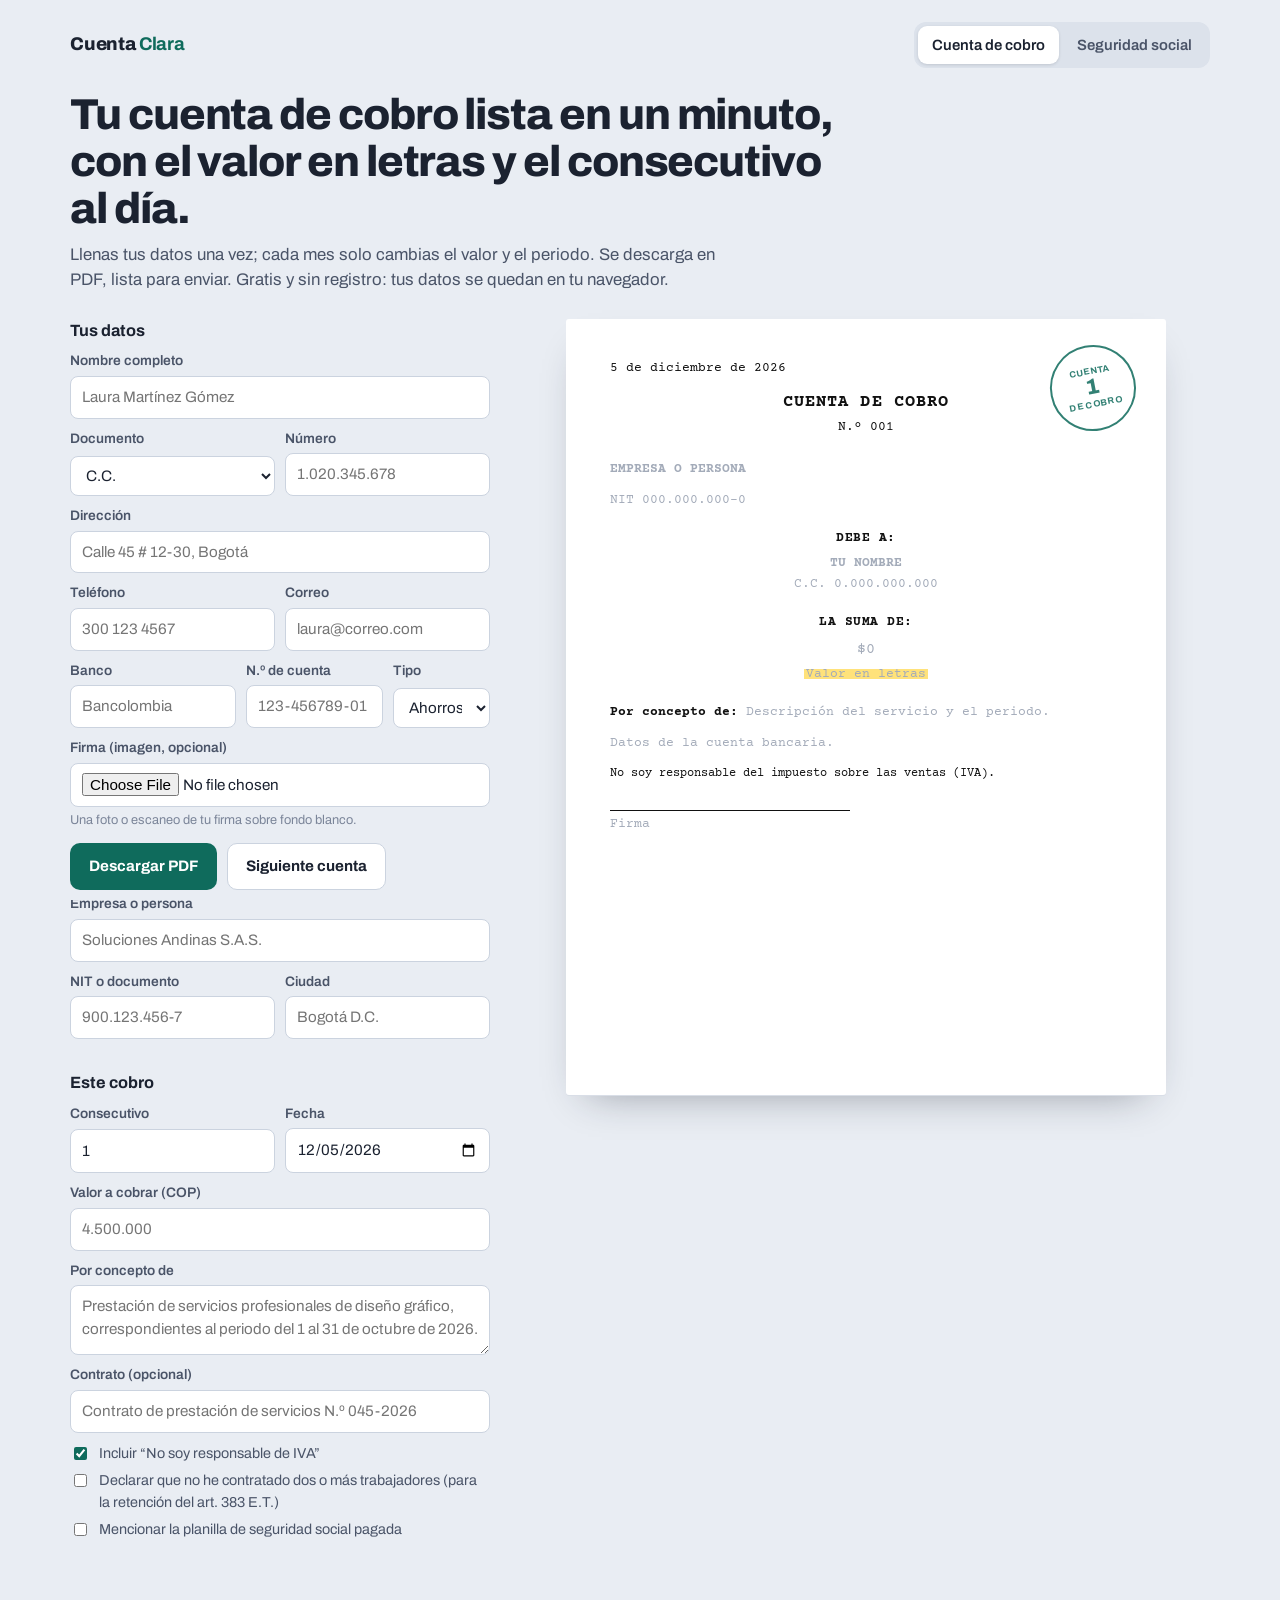
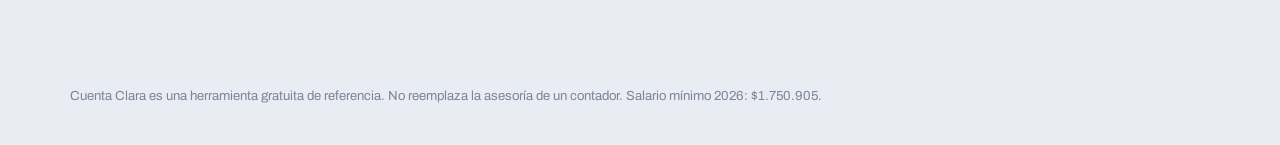
==== index.html @ 56b48ae5 "Cuenta Clara v1: generador de cuenta de cobro (PDF) y calculadora de seguridad social para independi" ====
<!doctype html>
<html lang="es-CO">
<head>
<meta charset="utf-8">
<meta name="viewport" content="width=device-width, initial-scale=1">
<title>Cuenta Clara — Cuenta de cobro y seguridad social para independientes</title>
<meta name="description" content="Haz tu cuenta de cobro en PDF en un minuto y calcula cuánto pagas de salud, pensión y ARL como independiente en Colombia (2026). Gratis, sin registro.">
<link rel="preconnect" href="https://fonts.googleapis.com">
<link rel="preconnect" href="https://fonts.gstatic.com" crossorigin>
<link href="https://fonts.googleapis.com/css2?family=Archivo:wght@400;500;600;700;800&family=Courier+Prime:wght@400;700&display=swap" rel="stylesheet">
<style>
  :root {
    --ink: #1B2230;        /* texto */
    --ink-2: #4A5468;
    --ink-3: #7B8599;
    --pen: #1F3A93;        /* tinta de bolígrafo */
    --seal: #0F6B5C;       /* sello */
    --paper: #FFFFFF;
    --desk: #E9EDF3;       /* escritorio */
    --rule: #CBD3DF;
    --mark: #FFE27A;       /* resaltador */
    --bad: #B42318;
  }
  * { box-sizing: border-box; }
  [hidden] { display: none !important; }
  html { -webkit-text-size-adjust: 100%; }
  body { margin: 0; background: var(--desk); color: var(--ink);
         font-family: "Archivo", system-ui, -apple-system, "Segoe UI", sans-serif; font-size: 16px; line-height: 1.5; }
  a { color: var(--pen); }
  :focus-visible { outline: 3px solid var(--pen); outline-offset: 2px; }

  header.top { max-width: 1180px; margin: 0 auto; padding: 22px 20px 6px; display: flex; align-items: baseline;
               justify-content: space-between; gap: 16px; flex-wrap: wrap; }
  .brand { font-weight: 800; font-size: 1.15rem; letter-spacing: -0.01em; color: var(--ink); text-decoration: none; }
  .brand b { color: var(--seal); }
  .tabs { display: flex; gap: 4px; background: #DCE2EB; padding: 4px; border-radius: 12px; }
  .tabs button { border: 0; background: none; font: inherit; font-weight: 600; font-size: 0.93rem; color: var(--ink-2);
                 padding: 8px 14px; border-radius: 9px; cursor: pointer; }
  .tabs button[aria-selected="true"] { background: var(--paper); color: var(--ink); box-shadow: 0 1px 3px rgba(27,34,48,.14); }

  .intro { max-width: 1180px; margin: 0 auto; padding: 18px 20px 8px; }
  .intro h1 { font-size: clamp(1.8rem, 3.6vw, 2.7rem); line-height: 1.08; letter-spacing: -0.025em; margin: 0; max-width: 18em; font-weight: 800; }
  .intro p { margin: 10px 0 0; color: var(--ink-2); max-width: 40em; font-size: 1.05rem; }

  main { max-width: 1180px; margin: 0 auto; padding: 18px 20px 40px; }
  .view[hidden] { display: none !important; }
  .grid { display: grid; grid-template-columns: minmax(0, 420px) minmax(0, 1fr); gap: 32px; align-items: start; }

  /* form */
  form fieldset { border: 0; margin: 0 0 22px; padding: 0; }
  form legend { font-weight: 700; font-size: 1.02rem; margin-bottom: 8px; padding: 0; }
  .f { display: grid; gap: 4px; margin-bottom: 10px; }
  .f label { font-size: 0.86rem; font-weight: 600; color: var(--ink-2); }
  .f input, .f select, .f textarea { font: inherit; font-size: 0.95rem; color: var(--ink); background: var(--paper);
     border: 1px solid var(--rule); border-radius: 8px; padding: 9px 11px; width: 100%; }
  .f textarea { min-height: 70px; resize: vertical; }
  .f input:focus, .f select:focus, .f textarea:focus { border-color: var(--pen); outline: none; box-shadow: 0 0 0 3px rgba(31,58,147,.15); }
  .row { display: grid; grid-template-columns: 1fr 1fr; gap: 10px; }
  .row3 { display: grid; grid-template-columns: 1.2fr 1fr 0.7fr; gap: 10px; }
  .check { display: flex; gap: 9px; align-items: flex-start; font-size: 0.9rem; color: var(--ink-2); margin: 6px 0; }
  .check input { margin-top: 4px; accent-color: var(--seal); }
  .hint { font-size: 0.8rem; color: var(--ink-3); }
  .actions { display: flex; gap: 10px; flex-wrap: wrap; margin-top: 6px; position: sticky; bottom: 0; background: var(--desk); padding: 10px 0; }
  .btn { font: inherit; font-weight: 700; font-size: 0.95rem; border-radius: 10px; padding: 11px 18px; cursor: pointer; border: 1px solid transparent; }
  .btn.primary { background: var(--seal); color: #fff; }
  .btn.primary:hover { background: #0B5649; }
  .btn.ghost { background: var(--paper); color: var(--ink); border-color: var(--rule); }
  .btn.ghost:hover { border-color: var(--ink-3); }
  .saved { font-size: 0.82rem; color: var(--ink-3); align-self: center; }

  /* the paper */
  .desk { position: sticky; top: 16px; display: flex; justify-content: center; }
  .paper { background: var(--paper); color: #111; font-family: "Courier Prime", "Courier New", monospace; font-size: 12.5px; line-height: 1.55; width: 100%; max-width: 600px;
           padding: 40px 44px 36px; border-radius: 3px; position: relative; aspect-ratio: 8.5 / 11; overflow: hidden;
           box-shadow: 0 1px 0 #d9dee7, 0 18px 40px -22px rgba(27,34,48,.45); }
  .paper .doc-title { text-align: center; font-weight: 700; font-size: 17px; letter-spacing: 0.06em; margin: 0 0 2px; }
  .paper .doc-no { text-align: center; margin: 0 0 22px; }
  .paper p { margin: 0 0 12px; }
  .paper .who { font-weight: 700; }
  .paper .debe { text-align: center; margin: 18px 0 6px; font-weight: 700; letter-spacing: 0.04em; }
  .paper .amount { text-align: center; font-size: 15px; margin: 0 0 4px; }
  .paper .words { text-align: center; margin: 0 0 18px; }
  .paper .words span { background: linear-gradient(transparent 12%, var(--mark) 12%, var(--mark) 88%, transparent 88%); padding: 0 2px;
                       -webkit-box-decoration-break: clone; box-decoration-break: clone; }
  .paper .small { font-size: 12px; }
  .paper .sign { margin-top: 26px; }
  .paper .sign img { max-height: 60px; max-width: 200px; display: block; margin-bottom: -6px; }
  .paper .sign .line { border-top: 1px solid #111; width: 240px; padding-top: 4px; }
  .paper .empty { color: #A3ABB9; }
  .stamp { position: absolute; top: 26px; right: 30px; width: 86px; height: 86px; border: 2.5px solid var(--seal); border-radius: 50%;
           color: var(--seal); display: grid; place-items: center; text-align: center; transform: rotate(-11deg); opacity: .85;
           font-family: "Archivo", sans-serif; font-weight: 800; line-height: 1.05; }
  .stamp small { display: block; font-size: 9px; font-weight: 700; letter-spacing: 0.05em; }
  .stamp span { font-size: 22px; }

  /* seguridad social */
  .calc { display: grid; grid-template-columns: minmax(0, 420px) minmax(0, 1fr); gap: 32px; align-items: start; }
  .result { background: var(--paper); border-radius: 14px; padding: 26px 28px; box-shadow: 0 18px 40px -26px rgba(27,34,48,.4); }
  .total { display: flex; align-items: baseline; justify-content: space-between; gap: 12px; border-bottom: 2px solid var(--ink); padding-bottom: 12px; margin-bottom: 8px; }
  .total .lbl { font-weight: 700; }
  .total .val { font-size: clamp(2rem, 4vw, 2.6rem); font-weight: 800; letter-spacing: -0.02em; color: var(--seal); }
  table.lines { width: 100%; border-collapse: collapse; font-size: 0.95rem; }
  table.lines td { padding: 9px 0; border-bottom: 1px solid #E6EAF0; }
  table.lines td:last-child { text-align: right; font-variant-numeric: tabular-nums; font-weight: 600; }
  table.lines td .sub { display: block; font-size: 0.8rem; color: var(--ink-3); font-weight: 400; }
  .note { margin-top: 16px; font-size: 0.88rem; color: var(--ink-2); }
  .warn { margin-top: 12px; padding: 12px 14px; border-radius: 10px; background: #FFF4E5; color: #7A4A00; font-size: 0.9rem; }

  footer { max-width: 1180px; margin: 0 auto; padding: 10px 20px 40px; color: var(--ink-3); font-size: 0.82rem; }

  @media (max-width: 900px) {
    .grid, .calc { grid-template-columns: 1fr; }
    .desk { position: static; }
    .paper { padding: 32px 26px; font-size: 12.5px; aspect-ratio: auto; min-height: 520px; }
    .stamp { width: 70px; height: 70px; top: 16px; right: 16px; }
    .stamp span { font-size: 18px; }
  }
  @media (prefers-reduced-motion: reduce) { * { transition: none !important; } }

  @media print {
    @page { size: letter; margin: 0; }
    body { background: #fff; }
    header.top, .intro, form, .actions, footer, #view-ss, .tabs { display: none !important; }
    main, .grid { display: block; padding: 0; margin: 0; max-width: none; }
    .desk { position: static; }
    .paper { box-shadow: none; border-radius: 0; aspect-ratio: auto; width: 8.5in; max-width: none; min-height: 11in; padding: 0.9in 0.9in; font-size: 12.5pt; }
    .stamp { opacity: 1; }
  }
</style>
</head>
<body>

<header class="top">
  <a class="brand" href="./">Cuenta <b>Clara</b></a>
  <nav class="tabs" role="tablist" aria-label="Herramientas">
    <button role="tab" id="tab-cc" aria-controls="view-cc" aria-selected="true">Cuenta de cobro</button>
    <button role="tab" id="tab-ss" aria-controls="view-ss" aria-selected="false">Seguridad social</button>
  </nav>
</header>

<section class="intro" id="intro-cc">
  <h1>Tu cuenta de cobro lista en un minuto, con el valor en letras y el consecutivo al día.</h1>
  <p>Llenas tus datos una vez; cada mes solo cambias el valor y el periodo. Se descarga en PDF, lista para enviar. Gratis y sin registro: tus datos se quedan en tu navegador.</p>
</section>
<section class="intro" id="intro-ss" hidden>
  <h1>Cuánto pagas de salud, pensión y ARL este mes como independiente.</h1>
  <p>Con el salario mínimo 2026 ($1.750.905) y las reglas vigentes para contratistas. Incluye el nuevo cotizante de tiempo parcial (tipo 76) que cotiza por semanas.</p>
</section>

<main>
  <!-- ================= CUENTA DE COBRO ================= -->
  <div class="view grid" id="view-cc" role="tabpanel" aria-labelledby="tab-cc">
    <form id="cc" autocomplete="on" novalidate>
      <fieldset>
        <legend>Tus datos</legend>
        <div class="f"><label for="e_nombre">Nombre completo</label><input id="e_nombre" name="e_nombre" placeholder="Laura Martínez Gómez"></div>
        <div class="row">
          <div class="f"><label for="e_tipo">Documento</label>
            <select id="e_tipo" name="e_tipo"><option>C.C.</option><option>C.E.</option><option>NIT</option><option>Pasaporte</option><option>PPT</option></select></div>
          <div class="f"><label for="e_doc">Número</label><input id="e_doc" name="e_doc" inputmode="numeric" placeholder="1.020.345.678"></div>
        </div>
        <div class="f"><label for="e_dir">Dirección</label><input id="e_dir" name="e_dir" placeholder="Calle 45 # 12-30, Bogotá"></div>
        <div class="row">
          <div class="f"><label for="e_tel">Teléfono</label><input id="e_tel" name="e_tel" inputmode="tel" placeholder="300 123 4567"></div>
          <div class="f"><label for="e_mail">Correo</label><input id="e_mail" name="e_mail" type="email" placeholder="laura@correo.com"></div>
        </div>
        <div class="row3">
          <div class="f"><label for="b_banco">Banco</label><input id="b_banco" name="b_banco" placeholder="Bancolombia"></div>
          <div class="f"><label for="b_num">N.º de cuenta</label><input id="b_num" name="b_num" inputmode="numeric" placeholder="123-456789-01"></div>
          <div class="f"><label for="b_tipo">Tipo</label><select id="b_tipo" name="b_tipo"><option>Ahorros</option><option>Corriente</option></select></div>
        </div>
        <div class="f"><label for="firma">Firma (imagen, opcional)</label><input id="firma" type="file" accept="image/*"><span class="hint">Una foto o escaneo de tu firma sobre fondo blanco.</span></div>
      </fieldset>

      <fieldset>
        <legend>A quién le cobras</legend>
        <div class="f"><label for="c_nombre">Empresa o persona</label><input id="c_nombre" name="c_nombre" placeholder="Soluciones Andinas S.A.S."></div>
        <div class="row">
          <div class="f"><label for="c_nit">NIT o documento</label><input id="c_nit" name="c_nit" placeholder="900.123.456-7"></div>
          <div class="f"><label for="c_ciudad">Ciudad</label><input id="c_ciudad" name="c_ciudad" placeholder="Bogotá D.C."></div>
        </div>
      </fieldset>

      <fieldset>
        <legend>Este cobro</legend>
        <div class="row">
          <div class="f"><label for="n_num">Consecutivo</label><input id="n_num" name="n_num" inputmode="numeric" value="1"></div>
          <div class="f"><label for="n_fecha">Fecha</label><input id="n_fecha" name="n_fecha" type="date"></div>
        </div>
        <div class="f"><label for="n_valor">Valor a cobrar (COP)</label><input id="n_valor" name="n_valor" inputmode="numeric" placeholder="4.500.000"></div>
        <div class="f"><label for="n_concepto">Por concepto de</label><textarea id="n_concepto" name="n_concepto" placeholder="Prestación de servicios profesionales de diseño gráfico, correspondientes al periodo del 1 al 31 de octubre de 2026."></textarea></div>
        <div class="f"><label for="n_contrato">Contrato (opcional)</label><input id="n_contrato" name="n_contrato" placeholder="Contrato de prestación de servicios N.º 045-2026"></div>
        <label class="check"><input type="checkbox" id="o_iva" checked> Incluir “No soy responsable de IVA”</label>
        <label class="check"><input type="checkbox" id="o_383"> Declarar que no he contratado dos o más trabajadores (para la retención del art. 383 E.T.)</label>
        <label class="check"><input type="checkbox" id="o_pila"> Mencionar la planilla de seguridad social pagada</label>
        <div class="f" id="pila_wrap" hidden><label for="n_pila">N.º de planilla y periodo</label><input id="n_pila" name="n_pila" placeholder="Planilla 9876543210, periodo septiembre 2026"></div>
      </fieldset>

      <div class="actions">
        <button type="button" class="btn primary" id="btn-pdf">Descargar PDF</button>
        <button type="button" class="btn ghost" id="btn-next">Siguiente cuenta</button>
        <span class="saved" id="saved" aria-live="polite"></span>
      </div>
    </form>

    <div class="desk">
      <article class="paper" id="paper" aria-label="Vista previa de la cuenta de cobro">
        <div class="stamp" aria-hidden="true"><div><small>CUENTA</small><span id="p_stamp">1</span><small>DE COBRO</small></div></div>
        <p id="p_lugar"></p>
        <p class="doc-title">CUENTA DE COBRO</p>
        <p class="doc-no">N.º <span id="p_num"></span></p>
        <p class="who" id="p_cliente"></p>
        <p id="p_cnit"></p>
        <p class="debe">DEBE A:</p>
        <p class="who" style="text-align:center;margin-bottom:2px" id="p_emisor"></p>
        <p style="text-align:center" id="p_edoc"></p>
        <p class="debe">LA SUMA DE:</p>
        <p class="amount" id="p_valor"></p>
        <p class="words"><span id="p_letras"></span></p>
        <p><b>Por concepto de:</b> <span id="p_concepto"></span></p>
        <p id="p_contrato"></p>
        <p id="p_banco"></p>
        <p class="small" id="p_iva"></p>
        <p class="small" id="p_383"></p>
        <p class="small" id="p_pila"></p>
        <div class="sign">
          <img id="p_firma" alt="" hidden>
          <div class="line"><span id="p_firma_nombre"></span><br><span id="p_firma_doc"></span><br><span class="small" id="p_contacto"></span></div>
        </div>
      </article>
    </div>
  </div>

  <!-- ================= SEGURIDAD SOCIAL ================= -->
  <div class="view calc" id="view-ss" role="tabpanel" aria-labelledby="tab-ss" hidden>
    <form id="ss" novalidate>
      <fieldset>
        <legend>Cómo trabajas</legend>
        <div class="f"><label for="s_modo">Tipo de independiente</label>
          <select id="s_modo">
            <option value="psp">Contrato de prestación de servicios</option>
            <option value="t76">Tiempo parcial, menos de 1 salario mínimo (tipo 76)</option>
          </select></div>
        <div class="f" id="w_valor"><label for="s_valor">Valor mensual del contrato, sin IVA (COP)</label><input id="s_valor" inputmode="numeric" placeholder="4.500.000">
          <span class="hint">Si el contrato es por un valor total, divídelo entre los meses que dura.</span></div>
        <div class="f" id="w_dias" hidden><label for="s_dias">Días que trabajaste en el mes</label><input id="s_dias" inputmode="numeric" placeholder="10"></div>
        <div class="f"><label for="s_arl">Riesgo laboral (ARL)</label>
          <select id="s_arl">
            <option value="0.00522">Clase I — oficina, trabajo intelectual (0,522 %)</option>
            <option value="0.01044">Clase II (1,044 %)</option>
            <option value="0.02436">Clase III (2,436 %)</option>
            <option value="0.0435">Clase IV (4,350 %)</option>
            <option value="0.0696">Clase V — alto riesgo (6,960 %)</option>
          </select></div>
        <div class="f"><label for="s_ccf">Caja de compensación (voluntaria)</label>
          <select id="s_ccf">
            <option value="0">No</option>
            <option value="0.006">Sí, 0,6 % (recreación y capacitación)</option>
            <option value="0.02">Sí, 2 % (incluye subsidio de vivienda)</option>
          </select></div>
      </fieldset>
    </form>

    <section class="result" aria-live="polite">
      <div class="total"><span class="lbl">Total a pagar este mes</span><span class="val" id="r_total">$0</span></div>
      <table class="lines"><tbody id="r_lines"></tbody></table>
      <div id="r_warn"></div>
      <p class="note">Pagas mes vencido: lo de este mes se paga en los primeros días hábiles del mes siguiente, según los dos últimos dígitos de tu documento, en cualquier operador PILA (Aportes en Línea, Mi Planilla, SOI, etc.). Los valores se aproximan al múltiplo de $100 superior; tu operador puede variar unos pesos.</p>
    </section>
  </div>
</main>

<footer>
  Cuenta Clara es una herramienta gratuita de referencia. No reemplaza la asesoría de un contador. Salario mínimo 2026: $1.750.905.
</footer>

<script>
(function () {
  "use strict";
  const SMMLV = 1750905;
  const $ = (id) => document.getElementById(id);
  const store = {
    get(k, d) { try { const v = localStorage.getItem("cuentaclara:" + k); return v === null ? d : JSON.parse(v); } catch (e) { return d; } },
    set(k, v) { try { localStorage.setItem("cuentaclara:" + k, JSON.stringify(v)); return true; } catch (e) { return false; } }
  };

  /* ---------- tabs ---------- */
  function show(which) {
    const cc = which === "cc";
    $("tab-cc").setAttribute("aria-selected", cc); $("tab-ss").setAttribute("aria-selected", !cc);
    $("view-cc").hidden = !cc; $("view-ss").hidden = cc;
    $("intro-cc").hidden = !cc; $("intro-ss").hidden = cc;
    if (location.hash !== (cc ? "" : "#seguridad-social")) history.replaceState(null, "", cc ? location.pathname : "#seguridad-social");
  }
  $("tab-cc").addEventListener("click", () => show("cc"));
  $("tab-ss").addEventListener("click", () => show("ss"));
  if (location.hash === "#seguridad-social") show("ss");

  /* ---------- números a letras (pesos colombianos) ---------- */
  const U = ["", "un", "dos", "tres", "cuatro", "cinco", "seis", "siete", "ocho", "nueve", "diez", "once", "doce", "trece", "catorce",
    "quince", "dieciséis", "diecisiete", "dieciocho", "diecinueve", "veinte", "veintiún", "veintidós", "veintitrés", "veinticuatro",
    "veinticinco", "veintiséis", "veintisiete", "veintiocho", "veintinueve"];
  const D = ["", "", "", "treinta", "cuarenta", "cincuenta", "sesenta", "setenta", "ochenta", "noventa"];
  const C = ["", "ciento", "doscientos", "trescientos", "cuatrocientos", "quinientos", "seiscientos", "setecientos", "ochocientos", "novecientos"];
  function hasta999(n) {
    if (n === 0) return "";
    if (n === 100) return "cien";
    const c = Math.floor(n / 100), r = n % 100;
    let s = C[c];
    if (r) {
      let t;
      if (r < 30) t = U[r];
      else { const d = Math.floor(r / 10), u = r % 10; t = D[d] + (u ? " y " + U[u] : ""); }
      s = (s ? s + " " : "") + t;
    }
    return s;
  }
  function letras(n) {
    n = Math.floor(n);
    if (!n) return "cero";
    const partes = [];
    const milesDeMillones = Math.floor(n / 1e9); n %= 1e9;
    const millones = Math.floor(n / 1e6) + milesDeMillones * 1000; n %= 1e6;
    const miles = Math.floor(n / 1000), resto = n % 1000;
    if (millones) {
      if (millones === 1) partes.push("un millón");
      else {
        const mm = Math.floor(millones / 1000), m = millones % 1000;
        let t = "";
        if (mm) t += (mm === 1 ? "mil" : hasta999(mm) + " mil");
        if (m) t += (t ? " " : "") + hasta999(m);
        partes.push(t + " millones");
      }
    }
    if (miles) partes.push(miles === 1 ? "mil" : hasta999(miles) + " mil");
    if (resto) partes.push(hasta999(resto));
    let s = partes.join(" ");
    if (!resto && !miles && millones) s += " de";   // "un millón de pesos"
    return s;
  }
  function enLetras(n) {
    if (Math.floor(n) === 1) return "Un peso m/cte";
    const t = letras(n);
    return (t.charAt(0).toUpperCase() + t.slice(1) + " pesos m/cte").replace(/\s+/g, " ");
  }
  window.__enLetras = enLetras; // para pruebas

  const num = (s) => { const v = parseInt(String(s || "").replace(/[^\d]/g, ""), 10); return isNaN(v) ? 0 : v; };
  const pesos = (n) => "$" + Math.round(n).toLocaleString("es-CO");
  const up100 = (n) => Math.ceil(n / 100) * 100;

  /* ---------- cuenta de cobro ---------- */
  const fields = ["e_nombre", "e_tipo", "e_doc", "e_dir", "e_tel", "e_mail", "b_banco", "b_num", "b_tipo", "c_nombre", "c_nit", "c_ciudad",
                  "n_num", "n_valor", "n_concepto", "n_contrato", "n_pila"];
  const checks = ["o_iva", "o_383", "o_pila"];
  const saved = store.get("cc", {});
  fields.forEach((k) => { if (saved[k] !== undefined) $(k).value = saved[k]; });
  checks.forEach((k) => { if (saved[k] !== undefined) $(k).checked = saved[k]; });
  if (!$("n_fecha").value) $("n_fecha").value = new Date().toISOString().slice(0, 10);
  let firma = store.get("firma", "");

  const MESES = ["enero", "febrero", "marzo", "abril", "mayo", "junio", "julio", "agosto", "septiembre", "octubre", "noviembre", "diciembre"];
  function fechaLarga(iso) {
    const m = /^(\d{4})-(\d{2})-(\d{2})$/.exec(iso || ""); if (!m) return "";
    return `${parseInt(m[3], 10)} de ${MESES[parseInt(m[2], 10) - 1]} de ${m[1]}`;
  }
  function put(id, text, placeholder) {
    const el = $(id);
    if (text) { el.textContent = text; el.classList.remove("empty"); }
    else { el.textContent = placeholder || ""; el.classList.toggle("empty", !!placeholder); }
  }
  function render() {
    const v = (k) => $(k).value.trim();
    const n = v("n_num") || "1";
    put("p_lugar", [v("c_ciudad"), fechaLarga(v("n_fecha"))].filter(Boolean).join(", "), "Ciudad, fecha");
    put("p_num", n.padStart(3, "0"));
    $("p_stamp").textContent = n;
    put("p_cliente", v("c_nombre").toUpperCase(), "EMPRESA O PERSONA");
    put("p_cnit", v("c_nit") ? "NIT/Doc. " + v("c_nit") : "", "NIT 000.000.000-0");
    put("p_emisor", v("e_nombre").toUpperCase(), "TU NOMBRE");
    put("p_edoc", v("e_doc") ? `${v("e_tipo")} ${v("e_doc")}` : "", "C.C. 0.000.000.000");
    const val = num(v("n_valor"));
    put("p_valor", val ? pesos(val) : "", "$0");
    put("p_letras", val ? enLetras(val) : "", "Valor en letras");
    put("p_concepto", v("n_concepto"), "Descripción del servicio y el periodo.");
    put("p_contrato", v("n_contrato") ? "Referencia: " + v("n_contrato") + "." : "");
    put("p_banco", v("b_num") ? `Favor consignar en la cuenta de ${v("b_tipo").toLowerCase()} N.º ${v("b_num")}${v("b_banco") ? " de " + v("b_banco") : ""}, a nombre de ${v("e_nombre") || "quien firma"}.` : "", "Datos de la cuenta bancaria.");
    put("p_iva", $("o_iva").checked ? "No soy responsable del impuesto sobre las ventas (IVA)." : "");
    put("p_383", $("o_383").checked ? "Para efectos de la retención en la fuente (art. 383 E.T.), declaro que no he contratado ni vinculado dos o más trabajadores asociados a mi actividad." : "");
    $("pila_wrap").hidden = !$("o_pila").checked;
    put("p_pila", $("o_pila").checked ? "Adjunto soporte de pago de aportes a seguridad social" + (v("n_pila") ? ": " + v("n_pila") + "." : ".") : "");
    put("p_firma_nombre", v("e_nombre"), "Firma");
    put("p_firma_doc", v("e_doc") ? `${v("e_tipo")} ${v("e_doc")}` : "");
    $("p_contacto").innerHTML = [v("e_dir"), v("e_tel"), v("e_mail")].filter(Boolean)
      .map((t) => '<span style="white-space:nowrap">' + t.replace(/[&<>"]/g, (ch) => ({"&":"&amp;","<":"&lt;",">":"&gt;",'"':"&quot;"}[ch])) + '</span>').join(" · ");
    if (firma) { $("p_firma").src = firma; $("p_firma").hidden = false; } else { $("p_firma").hidden = true; }
  }
  function persist() {
    const o = {}; fields.forEach((k) => o[k] = $(k).value); checks.forEach((k) => o[k] = $(k).checked);
    $("saved").textContent = store.set("cc", o) ? "Guardado en este navegador" : "";
  }
  $("cc").addEventListener("input", () => { render(); persist(); });
  $("cc").addEventListener("change", () => { render(); persist(); });
  $("n_valor").addEventListener("blur", (e) => { const n = num(e.target.value); e.target.value = n ? n.toLocaleString("es-CO") : ""; render(); persist(); });
  $("firma").addEventListener("change", (e) => {
    const f = e.target.files && e.target.files[0]; if (!f) return;
    const r = new FileReader();
    r.onload = () => { firma = r.result; store.set("firma", firma); render(); };
    r.readAsDataURL(f);
  });
  $("btn-pdf").addEventListener("click", () => {
    const title = document.title;
    document.title = `Cuenta de cobro ${$("n_num").value || 1} - ${$("e_nombre").value || ""}`.trim();
    window.print();
    document.title = title;
  });
  $("btn-next").addEventListener("click", () => {
    $("n_num").value = (num($("n_num").value) || 0) + 1;
    $("n_fecha").value = new Date().toISOString().slice(0, 10);
    render(); persist(); $("n_valor").focus();
  });
  render();

  /* ---------- seguridad social ---------- */
  function fsp(ibc) {
    const x = ibc / SMMLV;
    if (x < 4) return 0; if (x < 16) return 0.01; if (x < 17) return 0.012; if (x < 18) return 0.014;
    if (x < 19) return 0.016; if (x < 20) return 0.018; return 0.02;
  }
  function line(label, sub, val) {
    return `<tr><td>${label}${sub ? `<span class="sub">${sub}</span>` : ""}</td><td>${pesos(val)}</td></tr>`;
  }
  function calc() {
    const modo = $("s_modo").value;
    $("w_valor").hidden = modo !== "psp"; $("w_dias").hidden = modo !== "t76";
    const arl = parseFloat($("s_arl").value), ccf = parseFloat($("s_ccf").value);
    let rows = "", total = 0, warn = "";
    if (modo === "psp") {
      const v = num($("s_valor").value);
      if (!v) { $("r_total").textContent = "$0"; $("r_lines").innerHTML = line("Escribe el valor mensual de tu contrato", "", 0); $("r_warn").innerHTML = ""; return; }
      if (v < SMMLV) {
        $("r_total").textContent = "$0"; $("r_lines").innerHTML = "";
        $("r_warn").innerHTML = `<div class="warn">Con ingresos por prestación de servicios menores a un salario mínimo (${pesos(SMMLV)}) no estás obligado a cotizar como independiente. Puedes hacerlo voluntariamente sobre un salario mínimo.</div>`;
        return;
      }
      let ibc = Math.ceil(v * 0.4); let minNote = "";
      if (ibc < SMMLV) { ibc = SMMLV; minNote = " (el 40 % da menos de un mínimo, así que se cotiza sobre el mínimo)"; }
      if (ibc > 25 * SMMLV) ibc = 25 * SMMLV;
      const s = up100(ibc * 0.125), p = up100(ibc * 0.16), a = up100(ibc * arl), f = fsp(ibc), fv = f ? up100(ibc * f) : 0, c = ccf ? up100(ibc * ccf) : 0;
      rows += line("Base de cotización (IBC)", "40 % del valor mensual" + minNote, ibc);
      rows += line("Salud", "12,5 %", s); rows += line("Pensión", "16 %", p);
      if (fv) rows += line("Fondo de solidaridad pensional", (f * 100).toLocaleString("es-CO") + " % (IBC de 4 o más mínimos)", fv);
      rows += line("ARL", (arl * 100).toLocaleString("es-CO", { maximumFractionDigits: 3 }) + " %", a);
      if (c) rows += line("Caja de compensación", (ccf * 100).toLocaleString("es-CO") + " %", c);
      total = s + p + fv + a + c;
      // la primera fila es la base, no se suma
    } else {
      const dias = num($("s_dias").value);
      if (!dias) { $("r_total").textContent = "$0"; $("r_lines").innerHTML = line("Escribe los días que trabajaste", "", 0); $("r_warn").innerHTML = ""; return; }
      const semanas = dias <= 7 ? 1 : dias <= 14 ? 2 : dias <= 21 ? 3 : 4;
      const ibcP = Math.ceil(semanas * SMMLV / 4);
      const p = up100(ibcP * 0.16), a = up100(SMMLV * arl), c = ccf ? up100(ibcP * ccf) : 0;
      rows += line("Semanas a cotizar", `${dias} día${dias === 1 ? "" : "s"} trabajado${dias === 1 ? "" : "s"} = ${semanas} semana${semanas === 1 ? "" : "s"}`, 0).replace(/<td>\$0<\/td>/, `<td>${semanas}</td>`);
      rows += line("Pensión", `16 % sobre ${pesos(ibcP)}`, p);
      rows += line("ARL", "mes completo sobre un salario mínimo", a);
      if (c) rows += line("Caja de compensación", (ccf * 100).toLocaleString("es-CO") + " %", c);
      total = p + a + c;
      warn = `<div class="warn">En esta modalidad no pagas salud aparte: debes tener cobertura por el régimen subsidiado o como beneficiario. No aplica si tienes contrato de prestación de servicios, ni si ese mes ganas un salario mínimo o más (en ese caso cotizas como independiente normal).</div>`;
    }
    $("r_total").textContent = pesos(total);
    $("r_lines").innerHTML = rows;
    $("r_warn").innerHTML = warn;
    store.set("ss", { modo, v: $("s_valor").value, d: $("s_dias").value, arl: $("s_arl").value, ccf: $("s_ccf").value });
  }
  const ss = store.get("ss", null);
  if (ss) { $("s_modo").value = ss.modo; $("s_valor").value = ss.v || ""; $("s_dias").value = ss.d || ""; $("s_arl").value = ss.arl; $("s_ccf").value = ss.ccf; }
  $("ss").addEventListener("input", calc); $("ss").addEventListener("change", calc);
  $("s_valor").addEventListener("blur", (e) => { const n = num(e.target.value); e.target.value = n ? n.toLocaleString("es-CO") : ""; });
  calc();
})();
</script>
</body>
</html>
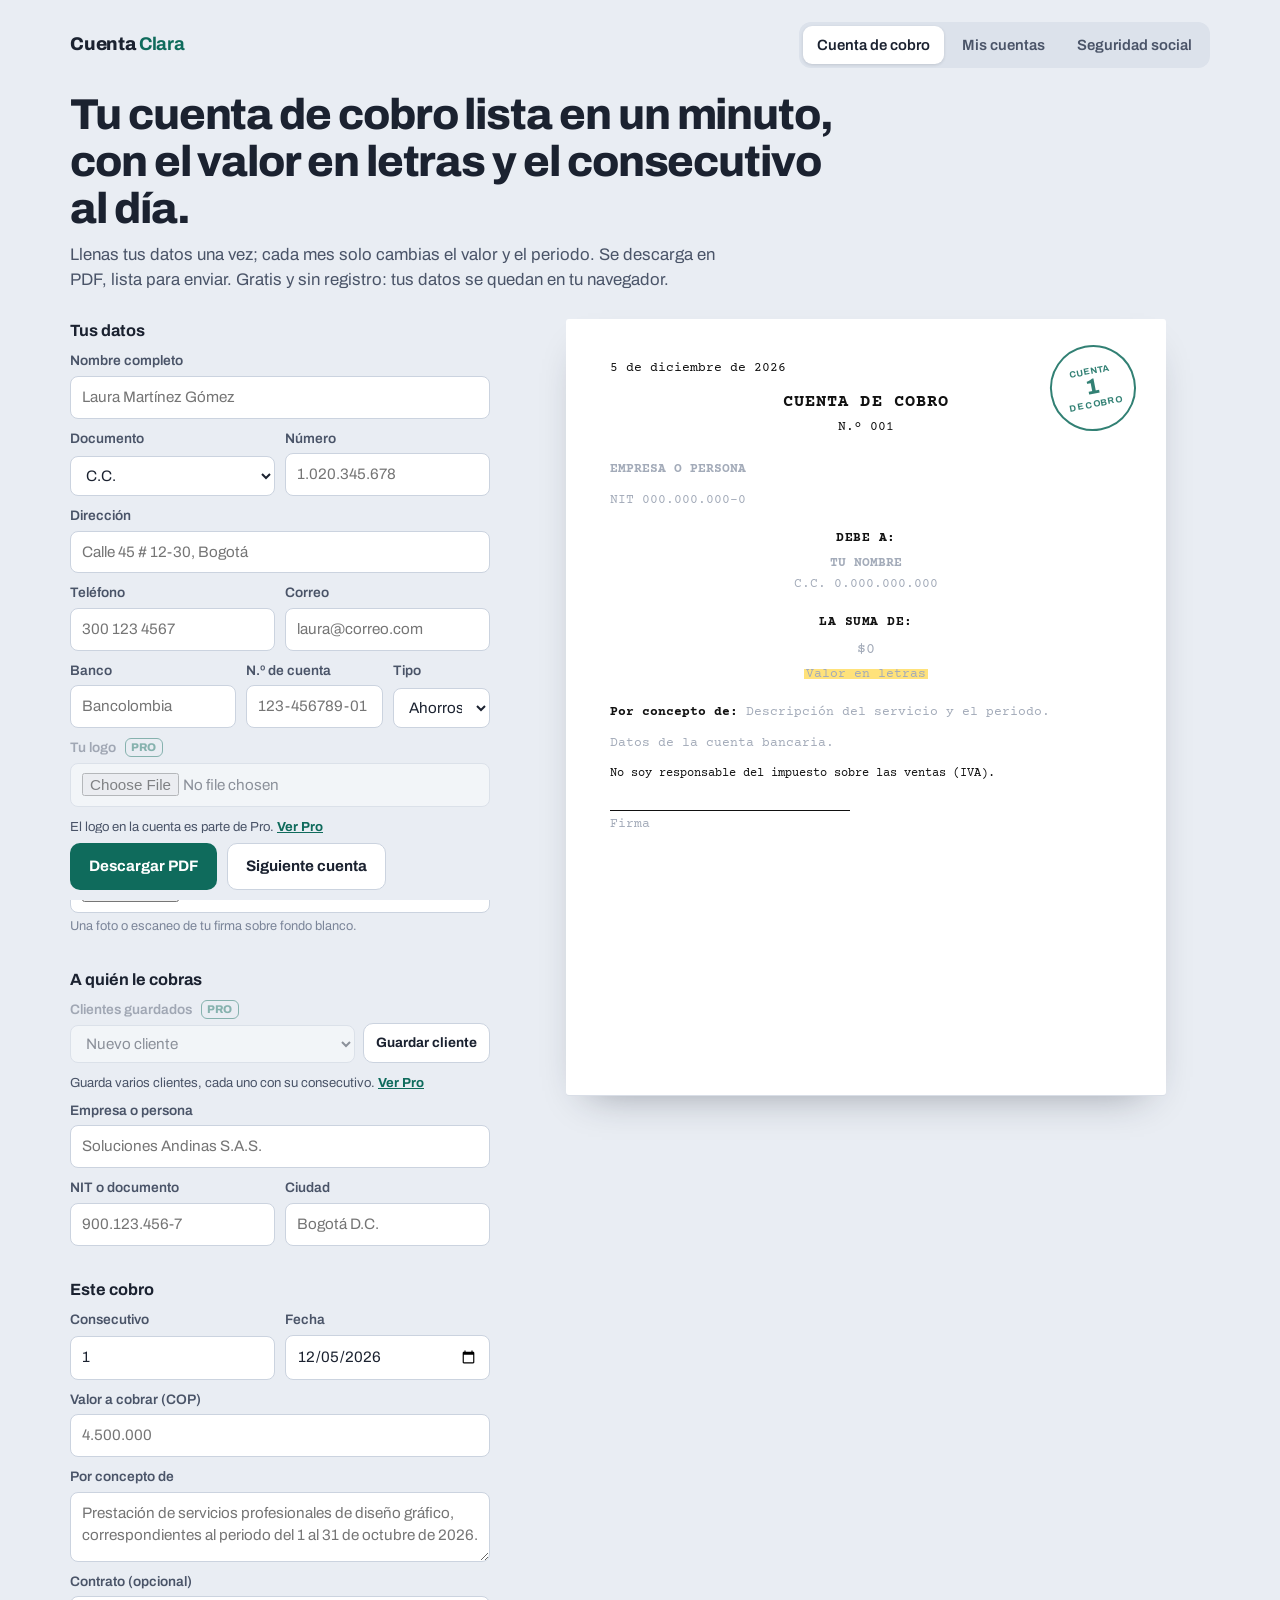
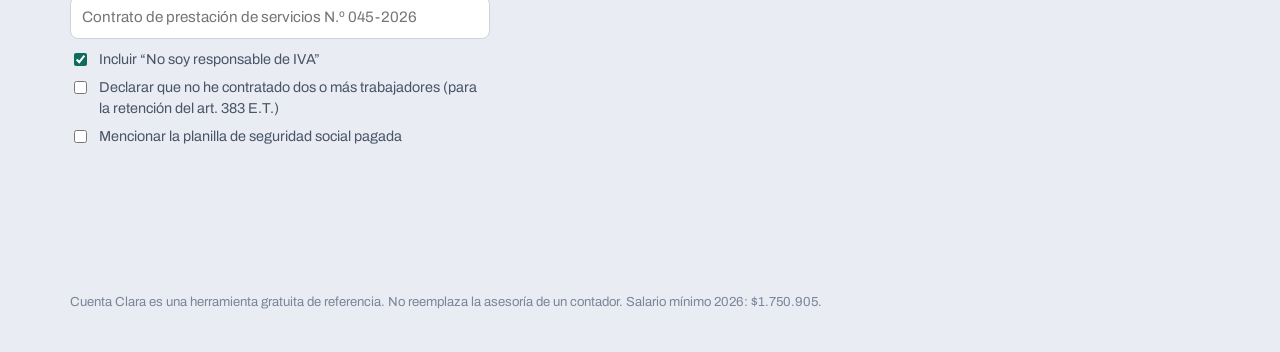
==== commit ead99c63: "Pro: Mis cuentas (historial, totales), clientes con consecutivo, logo, recordatorio, copia de seguri" ====
--- a/index.html
+++ b/index.html
@@ -117,10 +117,68 @@
   }
   @media (prefers-reduced-motion: reduce) { * { transition: none !important; } }
 
+  /* Pro */
+  .pro-tag { display: inline-block; font-size: 0.7rem; font-weight: 800; color: var(--seal); border: 1.5px solid var(--seal);
+             border-radius: 6px; padding: 0 5px; margin-left: 6px; vertical-align: 1px; letter-spacing: 0.02em; }
+  .locked { position: relative; }
+  .locked .f, .locked .lock-body { opacity: .45; pointer-events: none; }
+  .lock-note { font-size: 0.82rem; color: var(--ink-2); margin: 2px 0 8px; }
+  .lock-note button { font: inherit; font-weight: 700; color: var(--seal); background: none; border: 0; padding: 0; cursor: pointer; text-decoration: underline; }
+  .client-pick { display: flex; gap: 8px; align-items: end; margin-bottom: 10px; }
+  .client-pick .f { flex: 1; margin: 0; }
+  .btn.small { padding: 9px 12px; font-size: 0.85rem; }
+  .paper .logo { position: absolute; top: 30px; left: 44px; max-height: 54px; max-width: 150px; }
+  .paper.has-logo #p_lugar { margin-top: 44px; }
+
+  .mine { display: grid; gap: 22px; }
+  .sumrow { display: grid; grid-template-columns: repeat(3, minmax(0, 1fr)); gap: 14px; }
+  .sum { background: var(--paper); border-radius: 12px; padding: 16px 18px; }
+  .sum .k { font-size: 0.85rem; color: var(--ink-2); }
+  .sum .v { font-size: 1.6rem; font-weight: 800; letter-spacing: -0.02em; margin-top: 2px; font-variant-numeric: tabular-nums; }
+  .sum .v.seal { color: var(--seal); }
+  .panel { background: var(--paper); border-radius: 12px; padding: 18px 20px; }
+  .panel h2 { font-size: 1.05rem; margin: 0 0 10px; }
+  table.hist { width: 100%; border-collapse: collapse; font-size: 0.92rem; }
+  table.hist th { text-align: left; font-size: 0.8rem; color: var(--ink-3); font-weight: 600; padding: 6px 8px 6px 0; border-bottom: 1px solid var(--rule); }
+  table.hist td { padding: 9px 8px 9px 0; border-bottom: 1px solid #EEF1F5; vertical-align: middle; }
+  table.hist td.num { text-align: right; font-variant-numeric: tabular-nums; font-weight: 600; }
+  table.hist .acts { white-space: nowrap; text-align: right; }
+  table.hist .acts button { font: inherit; font-size: 0.82rem; font-weight: 600; color: var(--pen); background: none; border: 0; cursor: pointer; padding: 2px 4px; }
+  .empty-hist { color: var(--ink-3); font-size: 0.92rem; padding: 6px 0; }
+  .tools { display: flex; gap: 10px; flex-wrap: wrap; }
+
+  .pitch { background: var(--paper); border-radius: 16px; padding: 30px 32px; display: grid; grid-template-columns: 1.2fr 1fr; gap: 30px; align-items: start; }
+  .pitch h2 { font-size: clamp(1.4rem, 2.6vw, 1.9rem); line-height: 1.12; letter-spacing: -0.02em; margin: 0 0 10px; }
+  .pitch p { color: var(--ink-2); margin: 0 0 14px; }
+  .pitch ul { margin: 0; padding: 0; list-style: none; display: grid; gap: 9px; }
+  .pitch li { padding-left: 26px; position: relative; }
+  .pitch li::before { content: ""; position: absolute; left: 2px; top: 6px; width: 12px; height: 7px; border-left: 2.5px solid var(--seal);
+                      border-bottom: 2.5px solid var(--seal); transform: rotate(-45deg); }
+  .price { border: 1.5px solid var(--rule); border-radius: 14px; padding: 20px 22px; }
+  .price .amt { font-size: 2.2rem; font-weight: 800; letter-spacing: -0.02em; }
+  .price .amt small { font-size: 1rem; font-weight: 600; color: var(--ink-2); }
+  .price .alt { color: var(--ink-2); font-size: 0.9rem; margin: 2px 0 16px; }
+  .price .btn { width: 100%; }
+  .price .fine { font-size: 0.8rem; color: var(--ink-3); margin-top: 10px; }
+  .pro-status { font-size: 0.85rem; color: var(--seal); font-weight: 700; }
+  @media (max-width: 900px) { .sumrow { grid-template-columns: 1fr; } .pitch { grid-template-columns: 1fr; padding: 22px; } }
+  .mine > *, .view { min-width: 0; }
+  .mnum { display: none; } @media (max-width: 600px) { .mnum { display: inline; } }
+  @media (max-width: 600px) {
+    .sumrow { grid-template-columns: 1fr 1fr; } .sumrow .sum:first-child { grid-column: 1 / -1; }
+    #hist_wrap table.hist thead { display: none; }
+    #hist_wrap table.hist tr { display: grid; grid-template-columns: 1fr auto; gap: 2px 12px; padding: 12px 0; border-bottom: 1px solid #EEF1F5; }
+    #hist_wrap table.hist td { border: 0; padding: 0; }
+    #hist_wrap table.hist td:nth-child(1) { display: none; }
+    #hist_wrap table.hist td:nth-child(2) { grid-column: 1 / -1; font-size: 0.8rem; color: var(--ink-3); order: -1; }
+    #hist_wrap table.hist td:nth-child(3) { font-weight: 600; }
+    #hist_wrap table.hist .acts { grid-column: 1 / -1; text-align: left; margin-left: -4px; }
+  }
+
   @media print {
     @page { size: letter; margin: 0; }
     body { background: #fff; }
-    header.top, .intro, form, .actions, footer, #view-ss, .tabs { display: none !important; }
+    header.top, .intro, form, .actions, footer, #view-ss, #view-mine, .tabs { display: none !important; }
     main, .grid { display: block; padding: 0; margin: 0; max-width: none; }
     .desk { position: static; }
     .paper { box-shadow: none; border-radius: 0; aspect-ratio: auto; width: 8.5in; max-width: none; min-height: 11in; padding: 0.9in 0.9in; font-size: 12.5pt; }
@@ -134,6 +192,7 @@
   <a class="brand" href="./">Cuenta <b>Clara</b></a>
   <nav class="tabs" role="tablist" aria-label="Herramientas">
     <button role="tab" id="tab-cc" aria-controls="view-cc" aria-selected="true">Cuenta de cobro</button>
+    <button role="tab" id="tab-mine" aria-controls="view-mine" aria-selected="false">Mis cuentas</button>
     <button role="tab" id="tab-ss" aria-controls="view-ss" aria-selected="false">Seguridad social</button>
   </nav>
 </header>
@@ -145,6 +204,11 @@
 <section class="intro" id="intro-ss" hidden>
   <h1>Cuánto pagas de salud, pensión y ARL este mes como independiente.</h1>
   <p>Con el salario mínimo 2026 ($1.750.905) y las reglas vigentes para contratistas. Incluye el nuevo cotizante de tiempo parcial (tipo 76) que cotiza por semanas.</p>
+</section>
+
+<section class="intro" id="intro-mine" hidden>
+  <h1>Todo lo que has cobrado, en un solo lugar.</h1>
+  <p>Historial de tus cuentas de cobro, clientes guardados con su propio consecutivo y el total del año para tu declaración de renta.</p>
 </section>
 
 <main>
@@ -169,11 +233,23 @@
           <div class="f"><label for="b_num">N.º de cuenta</label><input id="b_num" name="b_num" inputmode="numeric" placeholder="123-456789-01"></div>
           <div class="f"><label for="b_tipo">Tipo</label><select id="b_tipo" name="b_tipo"><option>Ahorros</option><option>Corriente</option></select></div>
         </div>
+        <div class="pro-block" id="logo_block">
+          <div class="f"><label for="logo">Tu logo <span class="pro-tag">PRO</span></label><input id="logo" type="file" accept="image/*"></div>
+          <p class="lock-note" data-lock>El logo en la cuenta es parte de Pro. <button type="button" data-open-pro>Ver Pro</button></p>
+        </div>
         <div class="f"><label for="firma">Firma (imagen, opcional)</label><input id="firma" type="file" accept="image/*"><span class="hint">Una foto o escaneo de tu firma sobre fondo blanco.</span></div>
       </fieldset>
 
       <fieldset>
         <legend>A quién le cobras</legend>
+        <div class="pro-block" id="client_block">
+          <div class="client-pick">
+            <div class="f"><label for="c_pick">Clientes guardados <span class="pro-tag">PRO</span></label>
+              <select id="c_pick"><option value="">Nuevo cliente</option></select></div>
+            <button type="button" class="btn ghost small" id="btn-save-client">Guardar cliente</button>
+          </div>
+          <p class="lock-note" data-lock>Guarda varios clientes, cada uno con su consecutivo. <button type="button" data-open-pro>Ver Pro</button></p>
+        </div>
         <div class="f"><label for="c_nombre">Empresa o persona</label><input id="c_nombre" name="c_nombre" placeholder="Soluciones Andinas S.A.S."></div>
         <div class="row">
           <div class="f"><label for="c_nit">NIT o documento</label><input id="c_nit" name="c_nit" placeholder="900.123.456-7"></div>
@@ -205,6 +281,7 @@
 
     <div class="desk">
       <article class="paper" id="paper" aria-label="Vista previa de la cuenta de cobro">
+        <img class="logo" id="p_logo" alt="" hidden>
         <div class="stamp" aria-hidden="true"><div><small>CUENTA</small><span id="p_stamp">1</span><small>DE COBRO</small></div></div>
         <p id="p_lugar"></p>
         <p class="doc-title">CUENTA DE COBRO</p>
@@ -229,6 +306,59 @@
         </div>
       </article>
     </div>
+  </div>
+
+  <!-- ================= MIS CUENTAS (PRO) ================= -->
+  <div class="view" id="view-mine" role="tabpanel" aria-labelledby="tab-mine" hidden>
+    <section class="pitch" id="pitch">
+      <div>
+        <h2>Cuenta Clara Pro: deja de rehacer tu cuenta cada mes.</h2>
+        <p>Para quien cobra todos los meses, a uno o varios clientes.</p>
+        <ul>
+          <li>Historial de todas tus cuentas de cobro: ábrelas, duplícalas o vuelve a descargarlas.</li>
+          <li>Clientes guardados, cada uno con su propio consecutivo.</li>
+          <li>Tu logo en la cuenta de cobro.</li>
+          <li>Total facturado por año y por cliente, listo para tu declaración de renta.</li>
+          <li>Recordatorio mensual en tu calendario para hacer la cuenta y pagar la planilla.</li>
+          <li>Copia de seguridad de tus datos en un archivo, para pasarlos a otro equipo.</li>
+        </ul>
+      </div>
+      <div class="price">
+        <div class="amt">$12.900 <small>/ mes</small></div>
+        <div class="alt">o $99.000 al año (ahorras 36 %)</div>
+        <button type="button" class="btn primary" id="btn-trial">Probar Pro gratis 14 días</button>
+        <p class="fine">Sin tarjeta para la prueba. Lo básico de Cuenta Clara sigue siendo gratis.</p>
+        <div class="f" style="margin-top:14px"><label for="pro_key">¿Ya pagaste? Escribe tu clave de licencia</label>
+          <div style="display:flex;gap:8px"><input id="pro_key" placeholder="XXXX-XXXX-XXXX"><button type="button" class="btn ghost small" id="btn-key">Activar</button></div>
+          <span class="hint" id="key_msg"></span></div>
+      </div>
+    </section>
+
+    <section class="mine" id="mine" hidden>
+      <p class="pro-status" id="pro_status"></p>
+      <div class="sumrow">
+        <div class="sum"><div class="k" id="s_year_lbl">Facturado este año</div><div class="v seal" id="s_year">$0</div></div>
+        <div class="sum"><div class="k">Cuentas de cobro este año</div><div class="v" id="s_count">0</div></div>
+        <div class="sum"><div class="k">Cliente principal</div><div class="v" id="s_top" style="font-size:1.1rem;line-height:1.3">—</div></div>
+      </div>
+      <div class="panel">
+        <h2>Historial</h2>
+        <div id="hist_wrap"></div>
+      </div>
+      <div class="panel">
+        <h2>Por cliente este año</h2>
+        <div id="byclient_wrap"></div>
+      </div>
+      <div class="panel">
+        <h2>Herramientas</h2>
+        <div class="tools">
+          <button type="button" class="btn ghost" id="btn-ics">Agregar recordatorio mensual al calendario</button>
+          <button type="button" class="btn ghost" id="btn-export">Descargar copia de seguridad</button>
+          <label class="btn ghost" for="import_file" style="display:inline-block">Restaurar copia</label>
+          <input type="file" id="import_file" accept="application/json" hidden>
+        </div>
+      </div>
+    </section>
   </div>
 
   <!-- ================= SEGURIDAD SOCIAL ================= -->
@@ -285,16 +415,16 @@
   };
 
   /* ---------- tabs ---------- */
+  const HASH = { cc: "", mine: "#mis-cuentas", ss: "#seguridad-social" };
   function show(which) {
-    const cc = which === "cc";
-    $("tab-cc").setAttribute("aria-selected", cc); $("tab-ss").setAttribute("aria-selected", !cc);
-    $("view-cc").hidden = !cc; $("view-ss").hidden = cc;
-    $("intro-cc").hidden = !cc; $("intro-ss").hidden = cc;
-    if (location.hash !== (cc ? "" : "#seguridad-social")) history.replaceState(null, "", cc ? location.pathname : "#seguridad-social");
-  }
-  $("tab-cc").addEventListener("click", () => show("cc"));
-  $("tab-ss").addEventListener("click", () => show("ss"));
-  if (location.hash === "#seguridad-social") show("ss");
+    ["cc", "mine", "ss"].forEach((k) => {
+      $("tab-" + k).setAttribute("aria-selected", k === which);
+      $("view-" + k).hidden = k !== which; $("intro-" + k).hidden = k !== which;
+    });
+    if (which === "mine") renderMine();
+    history.replaceState(null, "", HASH[which] || location.pathname);
+  }
+  ["cc", "mine", "ss"].forEach((k) => $("tab-" + k).addEventListener("click", () => show(k)));
 
   /* ---------- números a letras (pesos colombianos) ---------- */
   const U = ["", "un", "dos", "tres", "cuatro", "cinco", "seis", "siete", "ocho", "nueve", "diez", "once", "doce", "trece", "catorce",
@@ -394,6 +524,9 @@
     $("p_contacto").innerHTML = [v("e_dir"), v("e_tel"), v("e_mail")].filter(Boolean)
       .map((t) => '<span style="white-space:nowrap">' + t.replace(/[&<>"]/g, (ch) => ({"&":"&amp;","<":"&lt;",">":"&gt;",'"':"&quot;"}[ch])) + '</span>').join(" · ");
     if (firma) { $("p_firma").src = firma; $("p_firma").hidden = false; } else { $("p_firma").hidden = true; }
+    const showLogo = typeof logo === "string" && logo && proState().on;
+    $("p_logo").hidden = !showLogo; if (showLogo) $("p_logo").src = logo;
+    $("paper").classList.toggle("has-logo", !!showLogo);
   }
   function persist() {
     const o = {}; fields.forEach((k) => o[k] = $(k).value); checks.forEach((k) => o[k] = $(k).checked);
@@ -409,6 +542,7 @@
     r.readAsDataURL(f);
   });
   $("btn-pdf").addEventListener("click", () => {
+    recordCurrent();
     const title = document.title;
     document.title = `Cuenta de cobro ${$("n_num").value || 1} - ${$("e_nombre").value || ""}`.trim();
     window.print();
@@ -419,7 +553,146 @@
     $("n_fecha").value = new Date().toISOString().slice(0, 10);
     render(); persist(); $("n_valor").focus();
   });
-  render();
+
+  /* ---------- Pro ---------- */
+  const TRIAL_DAYS = 14;
+  function proState() {
+    const p = store.get("pro", {});
+    if (p.key) return { on: true, label: "Pro activo" };
+    if (p.trialStart) {
+      const left = Math.ceil(TRIAL_DAYS - (Date.now() - p.trialStart) / 864e5);
+      if (left > 0) return { on: true, label: `Prueba de Pro: te quedan ${left} día${left === 1 ? "" : "s"}` };
+      return { on: false, expired: true };
+    }
+    return { on: false };
+  }
+  function applyPro() {
+    const st = proState();
+    document.querySelectorAll(".pro-block").forEach((b) => b.classList.toggle("locked", !st.on));
+    document.querySelectorAll("[data-lock]").forEach((n) => n.hidden = st.on);
+    $("pitch").hidden = st.on; $("mine").hidden = !st.on;
+    $("pro_status").textContent = st.label || "";
+    if (st.expired) $("btn-trial").textContent = "Tu prueba terminó";
+    $("btn-trial").disabled = !!st.expired;
+    return st.on;
+  }
+  document.querySelectorAll("[data-open-pro]").forEach((b) => b.addEventListener("click", () => show("mine")));
+  $("btn-trial").addEventListener("click", () => {
+    const p = store.get("pro", {}); if (!p.trialStart) { p.trialStart = Date.now(); store.set("pro", p); }
+    applyPro(); renderMine(); refreshClients();
+  });
+  $("btn-key").addEventListener("click", () => {
+    // Payment provider not connected yet: keys are validated once checkout is live.
+    $("key_msg").textContent = "La activación con clave estará disponible muy pronto. Mientras tanto puedes usar la prueba gratis.";
+  });
+
+  /* clientes */
+  const clients = () => store.get("clients", []);
+  function refreshClients(selectId) {
+    const sel = $("c_pick"), cur = selectId !== undefined ? selectId : sel.value;
+    sel.innerHTML = '<option value="">Nuevo cliente</option>' + clients().map((c) =>
+      `<option value="${c.id}">${c.nombre.replace(/[<&]/g, "")}</option>`).join("");
+    sel.value = clients().some((c) => c.id === cur) ? cur : "";
+  }
+  $("c_pick").addEventListener("change", () => {
+    const c = clients().find((x) => x.id === $("c_pick").value);
+    if (c) { $("c_nombre").value = c.nombre; $("c_nit").value = c.nit || ""; $("c_ciudad").value = c.ciudad || ""; $("n_num").value = c.next || 1; }
+    else { $("c_nombre").value = ""; $("c_nit").value = ""; }
+    render(); persist();
+  });
+  $("btn-save-client").addEventListener("click", () => {
+    if (!proState().on) return show("mine");
+    const nombre = $("c_nombre").value.trim(); if (!nombre) { $("c_nombre").focus(); return; }
+    const list = clients(); let c = list.find((x) => x.id === $("c_pick").value) || list.find((x) => x.nombre.toLowerCase() === nombre.toLowerCase());
+    if (!c) { c = { id: "c" + Date.now().toString(36) }; list.push(c); }
+    Object.assign(c, { nombre, nit: $("c_nit").value.trim(), ciudad: $("c_ciudad").value.trim(), next: num($("n_num").value) || 1 });
+    store.set("clients", list); refreshClients(c.id);
+    $("saved").textContent = "Cliente guardado";
+  });
+
+  /* logo */
+  let logo = store.get("logo", "");
+  $("logo").addEventListener("change", (e) => {
+    if (!proState().on) { e.target.value = ""; return show("mine"); }
+    const f = e.target.files && e.target.files[0]; if (!f) return;
+    const r = new FileReader(); r.onload = () => { logo = r.result; store.set("logo", logo); render(); }; r.readAsDataURL(f);
+  });
+
+  /* historial: se guarda cada cuenta descargada (Pro) */
+  function recordCurrent() {
+    if (!proState().on) return;
+    const o = {}; fields.forEach((k) => o[k] = $(k).value); o.n_fecha = $("n_fecha").value;
+    const list = store.get("history", []);
+    const key = (o.c_nombre || "") + "|" + (o.n_num || "");
+    const i = list.findIndex((h) => h.key === key);
+    const rec = { key, num: o.n_num, fecha: o.n_fecha, cliente: o.c_nombre, valor: num(o.n_valor), concepto: o.n_concepto, data: o };
+    if (i >= 0) list[i] = rec; else list.unshift(rec);
+    store.set("history", list);
+    // avanza el consecutivo del cliente guardado
+    const cl = clients(), c = cl.find((x) => x.id === $("c_pick").value);
+    if (c) { c.next = (num(o.n_num) || 0) + 1; store.set("clients", cl); }
+  }
+  function loadRecord(rec, asNew) {
+    Object.entries(rec.data).forEach(([k, v]) => { if ($(k)) $(k).value = v; });
+    if (asNew) {
+      const c = clients().find((x) => x.nombre === rec.cliente);
+      $("n_num").value = c ? (c.next || 1) : (num(rec.num) || 0) + 1;
+      $("n_fecha").value = new Date().toISOString().slice(0, 10);
+    }
+    render(); persist(); show("cc");
+  }
+  function renderMine() {
+    if (!applyPro()) return;
+    const list = store.get("history", []);
+    const year = new Date().getFullYear();
+    const thisYear = list.filter((h) => (h.fecha || "").startsWith(String(year)));
+    const total = thisYear.reduce((a, h) => a + (h.valor || 0), 0);
+    $("s_year_lbl").textContent = `Facturado en ${year}`;
+    $("s_year").textContent = pesos(total);
+    $("s_count").textContent = thisYear.length;
+    const by = {}; thisYear.forEach((h) => { by[h.cliente || "Sin nombre"] = (by[h.cliente || "Sin nombre"] || 0) + (h.valor || 0); });
+    const ranked = Object.entries(by).sort((a, b) => b[1] - a[1]);
+    $("s_top").textContent = ranked.length ? ranked[0][0] : "—";
+    const esc = (t) => String(t || "").replace(/[&<>"]/g, (ch) => ({ "&": "&amp;", "<": "&lt;", ">": "&gt;", '"': "&quot;" }[ch]));
+    $("hist_wrap").innerHTML = list.length ? `<table class="hist"><thead><tr><th>N.º</th><th>Fecha</th><th>Cliente</th><th style="text-align:right">Valor</th><th></th></tr></thead><tbody>` +
+      list.map((h, i) => `<tr><td>${esc(h.num)}</td><td>${esc(fechaLarga(h.fecha))}<span class="mnum"> · N.º ${esc(h.num)}</span></td><td>${esc(h.cliente)}</td><td class="num">${pesos(h.valor || 0)}</td>
+        <td class="acts"><button type="button" data-open="${i}">Abrir</button><button type="button" data-dup="${i}">Duplicar para este mes</button></td></tr>`).join("") +
+      `</tbody></table>` : `<p class="empty-hist">Aún no hay cuentas. Cada vez que descargues una cuenta de cobro en PDF, quedará guardada aquí.</p>`;
+    $("byclient_wrap").innerHTML = ranked.length ? `<table class="hist"><tbody>` +
+      ranked.map(([n, v]) => `<tr><td>${esc(n)}</td><td class="num">${pesos(v)}</td></tr>`).join("") + `</tbody></table>`
+      : `<p class="empty-hist">Sin cuentas este año todavía.</p>`;
+    $("hist_wrap").querySelectorAll("[data-open]").forEach((b) => b.addEventListener("click", () => loadRecord(list[+b.dataset.open], false)));
+    $("hist_wrap").querySelectorAll("[data-dup]").forEach((b) => b.addEventListener("click", () => loadRecord(list[+b.dataset.dup], true)));
+  }
+  function download(name, mime, text) {
+    const a = document.createElement("a"); a.href = URL.createObjectURL(new Blob([text], { type: mime })); a.download = name;
+    document.body.appendChild(a); a.click(); setTimeout(() => { URL.revokeObjectURL(a.href); a.remove(); }, 500);
+  }
+  $("btn-ics").addEventListener("click", () => {
+    const d = new Date(); const y = d.getFullYear(), m = String(d.getMonth() + 1).padStart(2, "0");
+    const ics = ["BEGIN:VCALENDAR", "VERSION:2.0", "PRODID:-//Cuenta Clara//ES", "BEGIN:VEVENT",
+      "UID:cuentaclara-recordatorio@juferfelipe14.github.io", `DTSTAMP:${y}${m}01T120000Z`, `DTSTART;VALUE=DATE:${y}${m}25`,
+      "RRULE:FREQ=MONTHLY;BYMONTHDAY=25", "SUMMARY:Hacer la cuenta de cobro y pagar la planilla",
+      "DESCRIPTION:https://juferfelipe14.github.io/cuenta-clara/", "BEGIN:VALARM", "TRIGGER:PT9H", "ACTION:DISPLAY",
+      "DESCRIPTION:Cuenta de cobro", "END:VALARM", "END:VEVENT", "END:VCALENDAR"].join("\r\n");
+    download("recordatorio-cuenta-de-cobro.ics", "text/calendar", ics);
+  });
+  $("btn-export").addEventListener("click", () => {
+    const dump = { v: 1, cc: store.get("cc", {}), clients: clients(), history: store.get("history", []), logo: store.get("logo", ""), firma: store.get("firma", "") };
+    download("cuenta-clara-copia.json", "application/json", JSON.stringify(dump));
+  });
+  $("import_file").addEventListener("change", (e) => {
+    const f = e.target.files && e.target.files[0]; if (!f) return;
+    const r = new FileReader();
+    r.onload = () => {
+      try {
+        const d = JSON.parse(r.result);
+        ["cc", "clients", "history", "logo", "firma"].forEach((k) => { if (d[k] !== undefined) store.set(k, d[k]); });
+        location.reload();
+      } catch (err) { alert("Ese archivo no es una copia de Cuenta Clara."); }
+    };
+    r.readAsText(f);
+  });
 
   /* ---------- seguridad social ---------- */
   function fsp(ibc) {
@@ -477,6 +750,10 @@
   $("ss").addEventListener("input", calc); $("ss").addEventListener("change", calc);
   $("s_valor").addEventListener("blur", (e) => { const n = num(e.target.value); e.target.value = n ? n.toLocaleString("es-CO") : ""; });
   calc();
+  applyPro(); refreshClients(); render();
+  const fromHash = () => show(location.hash === "#mis-cuentas" ? "mine" : location.hash === "#seguridad-social" ? "ss" : "cc");
+  if (location.hash) fromHash();
+  window.addEventListener("hashchange", fromHash);
 })();
 </script>
 </body>
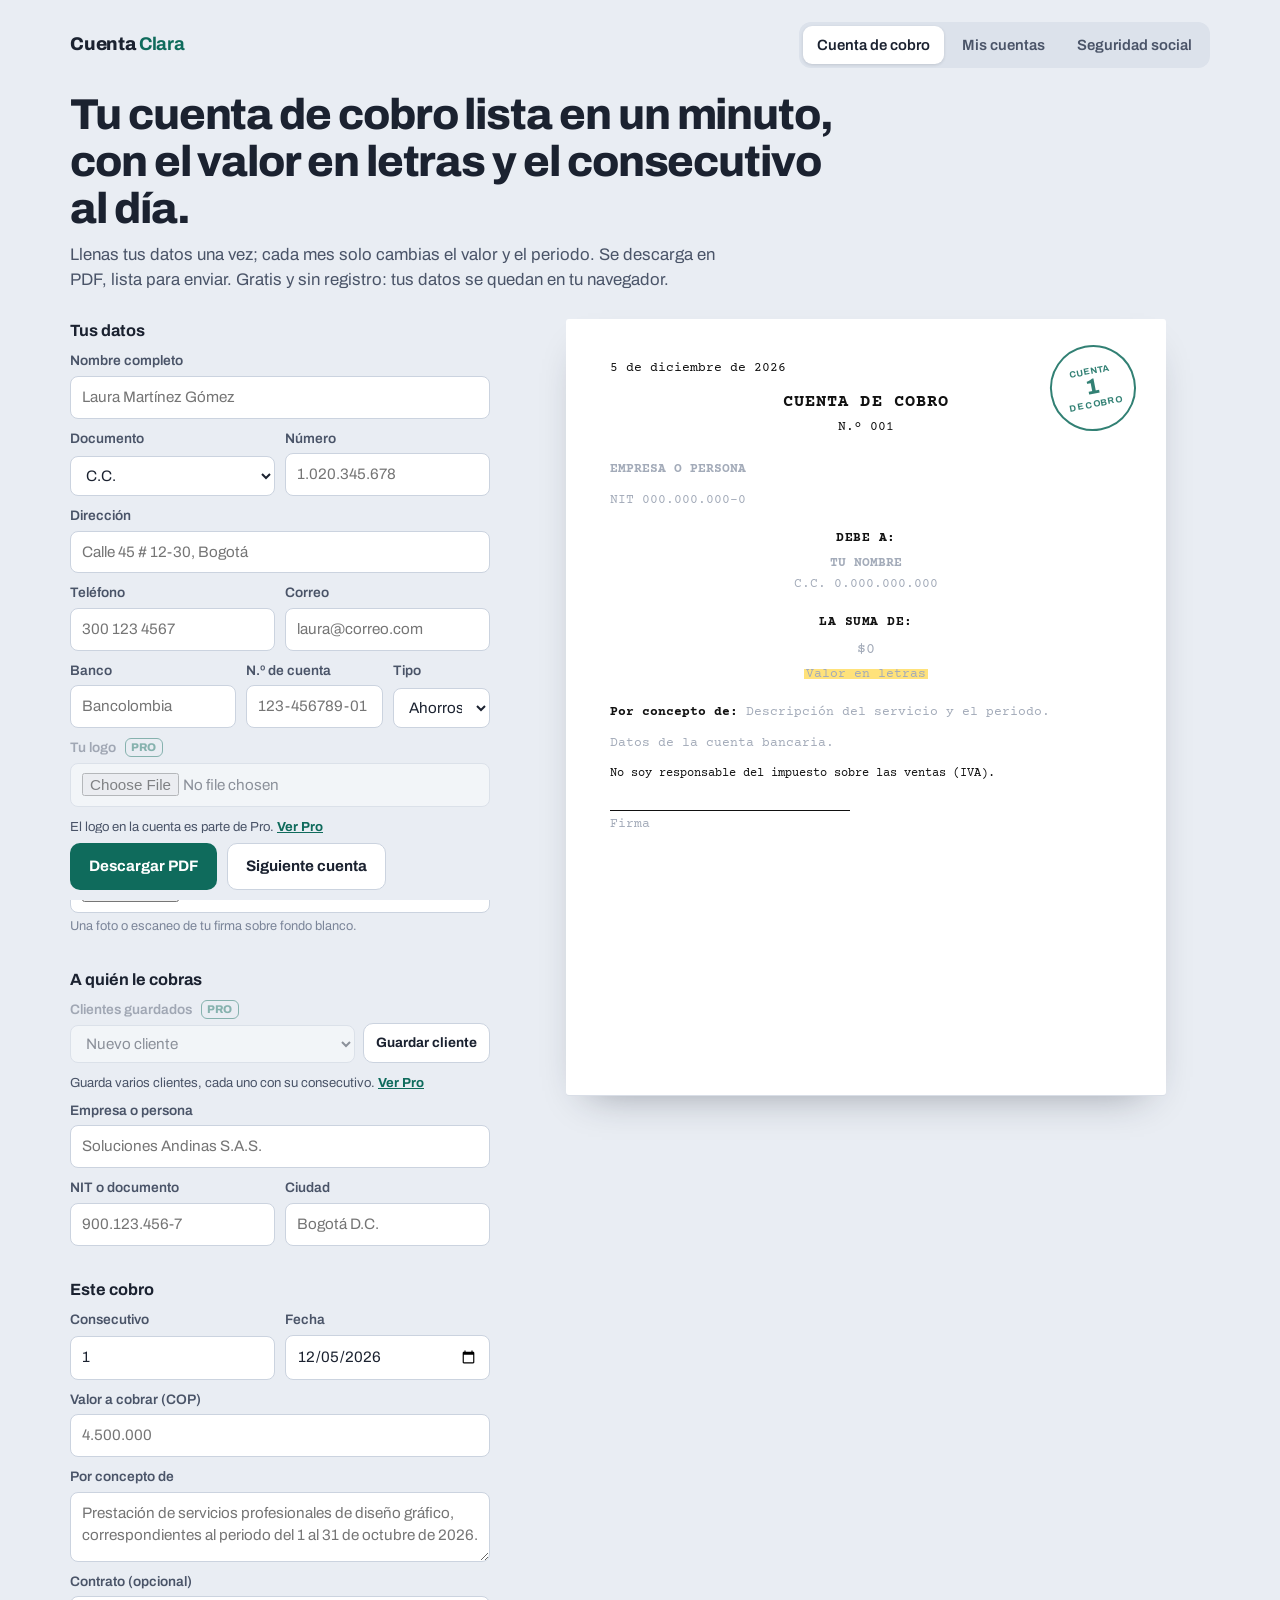
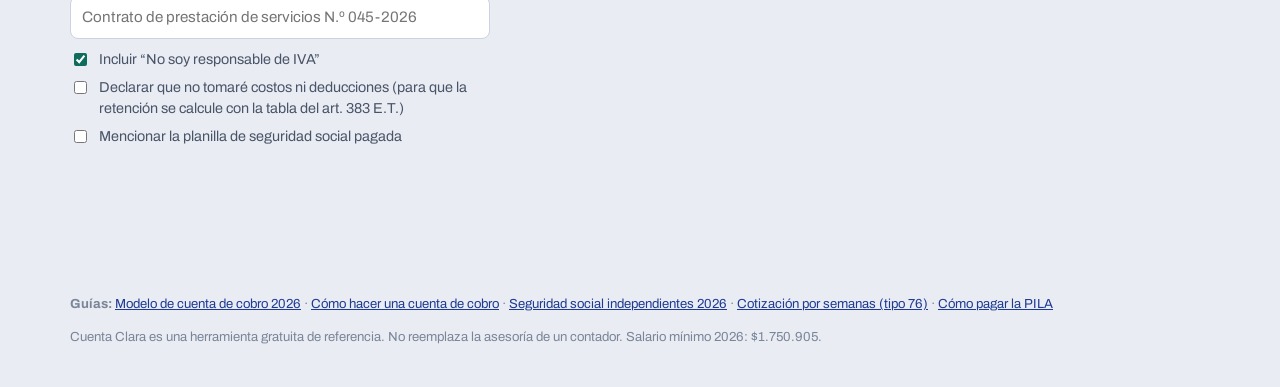
==== commit e4028c98: "Guías SEO (modelo, cómo hacer, seguridad social 2026, tipo 76, PILA), sitemap, enlace en pie; art. 3" ====
--- a/index.html
+++ b/index.html
@@ -184,6 +184,8 @@
     .paper { box-shadow: none; border-radius: 0; aspect-ratio: auto; width: 8.5in; max-width: none; min-height: 11in; padding: 0.9in 0.9in; font-size: 12.5pt; }
     .stamp { opacity: 1; }
   }
+  footer .guides { margin-bottom: 10px; line-height: 1.9; }
+  @media print { footer .guides { display: none; } }
 </style>
 </head>
 <body>
@@ -267,7 +269,7 @@
         <div class="f"><label for="n_concepto">Por concepto de</label><textarea id="n_concepto" name="n_concepto" placeholder="Prestación de servicios profesionales de diseño gráfico, correspondientes al periodo del 1 al 31 de octubre de 2026."></textarea></div>
         <div class="f"><label for="n_contrato">Contrato (opcional)</label><input id="n_contrato" name="n_contrato" placeholder="Contrato de prestación de servicios N.º 045-2026"></div>
         <label class="check"><input type="checkbox" id="o_iva" checked> Incluir “No soy responsable de IVA”</label>
-        <label class="check"><input type="checkbox" id="o_383"> Declarar que no he contratado dos o más trabajadores (para la retención del art. 383 E.T.)</label>
+        <label class="check"><input type="checkbox" id="o_383"> Declarar que no tomaré costos ni deducciones (para que la retención se calcule con la tabla del art. 383 E.T.)</label>
         <label class="check"><input type="checkbox" id="o_pila"> Mencionar la planilla de seguridad social pagada</label>
         <div class="f" id="pila_wrap" hidden><label for="n_pila">N.º de planilla y periodo</label><input id="n_pila" name="n_pila" placeholder="Planilla 9876543210, periodo septiembre 2026"></div>
       </fieldset>
@@ -401,6 +403,7 @@
 </main>
 
 <footer>
+  <nav class="guides" aria-label="Guías"><b>Guías:</b> <a href="guias/modelo-cuenta-de-cobro.html">Modelo de cuenta de cobro 2026</a> · <a href="guias/como-hacer-una-cuenta-de-cobro.html">Cómo hacer una cuenta de cobro</a> · <a href="guias/seguridad-social-independientes-2026.html">Seguridad social independientes 2026</a> · <a href="guias/cotizacion-por-semanas-tipo-76.html">Cotización por semanas (tipo 76)</a> · <a href="guias/como-pagar-planilla-pila-independiente.html">Cómo pagar la PILA</a></nav>
   Cuenta Clara es una herramienta gratuita de referencia. No reemplaza la asesoría de un contador. Salario mínimo 2026: $1.750.905.
 </footer>
 
@@ -516,7 +519,7 @@
     put("p_contrato", v("n_contrato") ? "Referencia: " + v("n_contrato") + "." : "");
     put("p_banco", v("b_num") ? `Favor consignar en la cuenta de ${v("b_tipo").toLowerCase()} N.º ${v("b_num")}${v("b_banco") ? " de " + v("b_banco") : ""}, a nombre de ${v("e_nombre") || "quien firma"}.` : "", "Datos de la cuenta bancaria.");
     put("p_iva", $("o_iva").checked ? "No soy responsable del impuesto sobre las ventas (IVA)." : "");
-    put("p_383", $("o_383").checked ? "Para efectos de la retención en la fuente (art. 383 E.T.), declaro que no he contratado ni vinculado dos o más trabajadores asociados a mi actividad." : "");
+    put("p_383", $("o_383").checked ? "Para efectos de la retención en la fuente, declaro bajo la gravedad de juramento que no tomaré costos ni deducciones asociados a estas rentas de trabajo, por lo que solicito aplicar la tabla del artículo 383 del Estatuto Tributario." : "");
     $("pila_wrap").hidden = !$("o_pila").checked;
     put("p_pila", $("o_pila").checked ? "Adjunto soporte de pago de aportes a seguridad social" + (v("n_pila") ? ": " + v("n_pila") + "." : ".") : "");
     put("p_firma_nombre", v("e_nombre"), "Firma");
